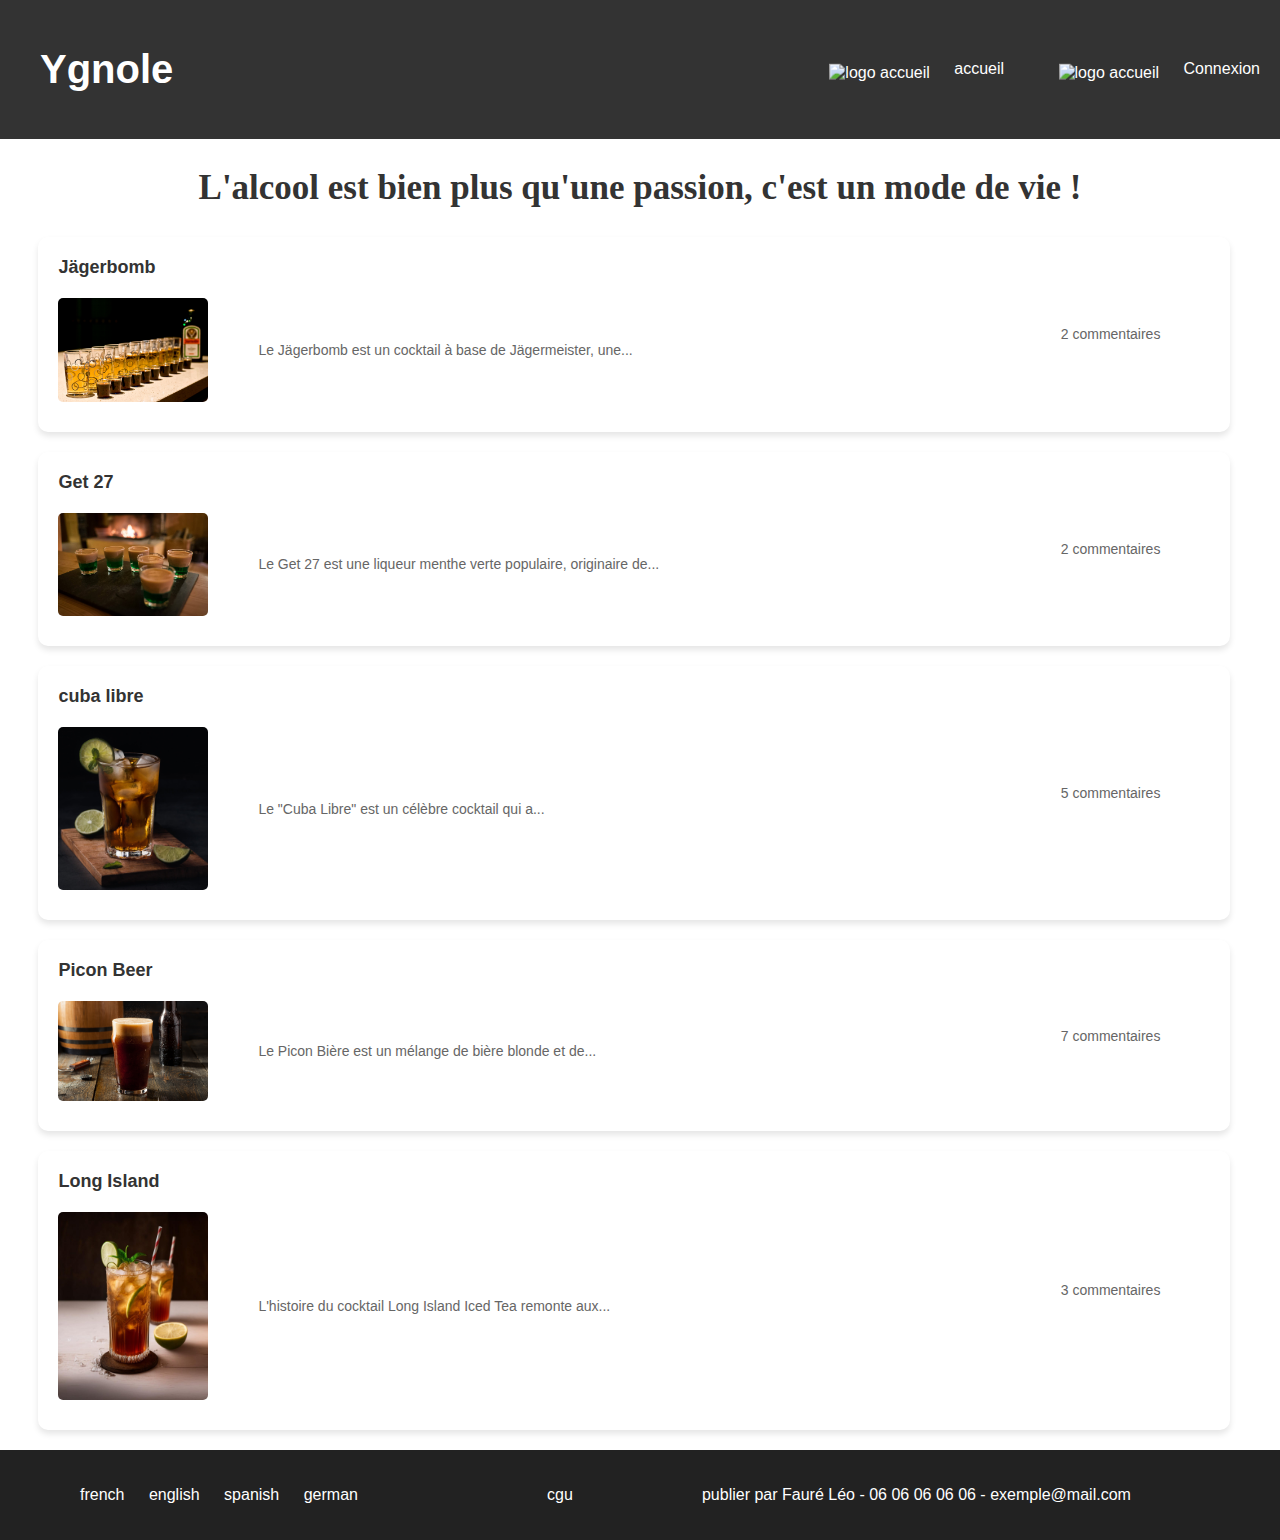
==== front/fr/index.html @ 2e6af87b "refactor code" ====
<!DOCTYPE html>
<html lang="fr">
<head>
    <meta charset="UTF-8">
    <meta name="viewport" content="width=device-width, initial-scale=1.0">
    <meta name="description" content="Bienvenue sur Ygnole, où vous trouverez tout sur les cocktails et l'univers de l'alcool. Découvrez nos articles sur les recettes, les histoires et les astuces pour concocter les meilleurs cocktails. Rejoignez la communauté et partagez vos commentaires et expériences.">

    <title>Ygnole</title>
    <link title="css de l'accueil" style="" href="../css/index.css" rel="stylesheet">
    <link title="icon du site" rel="shortcut icon" href="../../img/logo.ico" />

</head>
<body>

<header>
    <div class="logo-title-container">
        <div class="title">
            <h1><a href="index.html" aria-label="Page d'accueil de Ygnole">Ygnole</a></h1>
        </div>
    </div>
    <nav>
        <ul>
            <img src="../../img/home.png" alt="logo accueil" width="35px" class="ico">
            <li><a href="index.html" title="link of home page">accueil</a></li>

            <img src="../../img/login.png" alt="logo accueil" width="35px" class="ico">
            <li><a href="login.html" title="link of login page">Connexion</a></li>
        </ul>
    </nav>
</header>
<main>
    <section aria-labelledby="sectionTitle">
        <h2 id="sectionTitle">L'alcool est bien plus qu'une passion, c'est un mode de vie !</h2>

        <article>
            <div>
                <a href="article/article1.html" title="lien vers la page du cuba libre">
                    <h3>Jägerbomb</h3>
                    <div>
                        <img src="../../img/jager-bomb.jpg" alt="image d'un verre contenat du yagger bomb" class="img">
                        <p>Le Jägerbomb est un cocktail à base de Jägermeister, une...</p>
                    </div>
                </a>
                <a href="article/article1.html#commantary" title="lien vers les commentaire du cuba libre">
                    <p>2 commentaires</p>
                </a>
            </div>
        </article>

        <article>
            <div>
                <a href="article/article1.html" title="lien vers la page du cuba libre">
                    <h3>Get 27</h3>
                    <div>
                        <img src="../../img/get_27.jpg" alt="image d'un verre contenat du get27" class="img">
                        <p>Le Get 27 est une liqueur menthe verte populaire, originaire de...</p>
                    </div>
                </a>
                <a href="article/article1.html#commantary" title="lien vers les commentaire du cuba libre">
                    <p>2 commentaires</p>
                </a>
            </div>
        </article>

        <article>
            <div class="center">
                <a href="article/article1.html" title="lien vers la page du cuba libre">
                    <h3>cuba libre</h3>
                    <div>
                        <img src="../../img/Cuba_Libre-1472x1600.jpg" alt="image d'un verre contenat un cuba libre" class="img">
                        <p>Le "Cuba Libre" est un célèbre cocktail qui a...</p>
                    </div>
                </a>
                <a href="article/article1.html#commantary" title="lien vers les commentaire du cuba libre">
                    <p>5 commentaires</p>
                </a>
            </div>
        </article>

        <article>
            <div>
                <a href="article/article1.html" title="lien vers la page du cuba libre">
                    <h3>Picon Beer</h3>

                    <div>
                    <img src="../../img/picon_beer.jpg" alt="image d'un verre contenat du pincon biere" class="img">
                    <p>Le Picon Bière est un mélange de bière blonde et de...</p>
                </div>
                </a>
                <a href="article/article1.html#commantary" title="lien vers les commentaire du cuba libre">
                    <p>7 commentaires</p>
                </a>
            </div>
        </article>

        <article>
            <div>
                <a href="article/article1.html" title="lien vers la page du cuba libre">
                    <h3>Long Island</h3>
                    <div>
                        <img src="../../img/long_island.jpg" alt="image d'un verre contenat un long island" class="img">
                        <p>L'histoire du cocktail Long Island Iced Tea remonte aux...</p>
                    </div>
                </a>
                <a href="article/article1.html#commantary" title="lien vers les commentaire du cuba libre">
                    <p>3 commentaires</p>
                </a>
            </div>
        </article>
    </section>
</main>

<footer>
    <nav>
        <ul>
            <li><a href="#">french</a></li>
            <li><a href="#">english</a></li>
            <li><a href="#">spanish</a></li>
            <li><a href="#">german</a></li>
        </ul>
    </nav>

    <nav>
        <ul>
            <li><a href="#">cgu</a></li>
        </ul>
    </nav>

    <p> publier par Fauré Léo - 06 06 06 06 06 - exemple@mail.com<p>
</footer>
</body>
</html>
---- front/css/index.css ----
body {
    margin: 0;
    font-family: Arial, sans-serif;
}

header{
    display: flex;
    justify-content: space-between;
    align-items: center;
    padding: 20px;
    background-color: #333;
    color: #fff;
}

footer{
    display: flex;
    justify-content: space-between;
    align-items: center;
    padding: 20px;
    background-color: #222;
    color: #fff;
}

.logo-title-container {
    display: flex;
    align-items: center;
}

.logo {
    height: 40px;
}

.title {
    margin-left: 20px;
}

.center {
    display: flex;
    justify-content: space-between;
    align-items: center;
}

nav ul a {
    text-decoration: none;
    margin: 0;
    padding: 0;
}

nav ul li {
    display: inline;
    margin-left: 20px;
}

nav ul li, a {
    color: #fff;
    text-decoration: none;
}

.img {
    width: 150px;
    /*height: 150px;*/
    /*background-size: cover;*/
}

article {
    background-color: #ffffff;
    margin-left: 3%;
    width: 90%;
    border-radius: 10px;
    box-shadow: 0 4px 6px rgba(0, 0, 0, 0.1);
    padding: 20px;
    margin-bottom: 20px;
    transition: box-shadow 0.3s ease-in-out;
}

article:hover {
    box-shadow: 0 6px 12px rgba(0, 0, 0, 0.2);
}

article a {
    text-decoration: none;
    color: #333;
}

article h3 {
    margin-top: 0;
    margin-bottom: 10px;
    font-size: 18px;
}

article div {
    display: flex;
    align-items: center;
    justify-content: space-between;
}

article p {
    margin: 5px 50px;
    font-size: 14px;
    color: #666;
}

article img {
    max-width: 100%;
    height: auto;
    display: block;
    margin: 10px 0;
    border-radius: 5px;
}

h2 {
    font-family: "Berlin Sans FB", serif;
    font-size: 35px;
    color: #333;
    text-align: center;
}

h1 {
    font-family: "bauhaus 93", sans-serif;
    font-size: 40px;
    color: #ffffff;
}

section:focus, article:focus {
    outline: 4px dashed orange;
}

nav:focus {
    outline: 4px dashed #b700ff;
}

a:focus {
    outline: 4px dashed #0059ff;
}

.ico {
    width: 30px;
    height: 30px;
    margin: 0 0 0 50px;
    transform: translateY(20%);
}
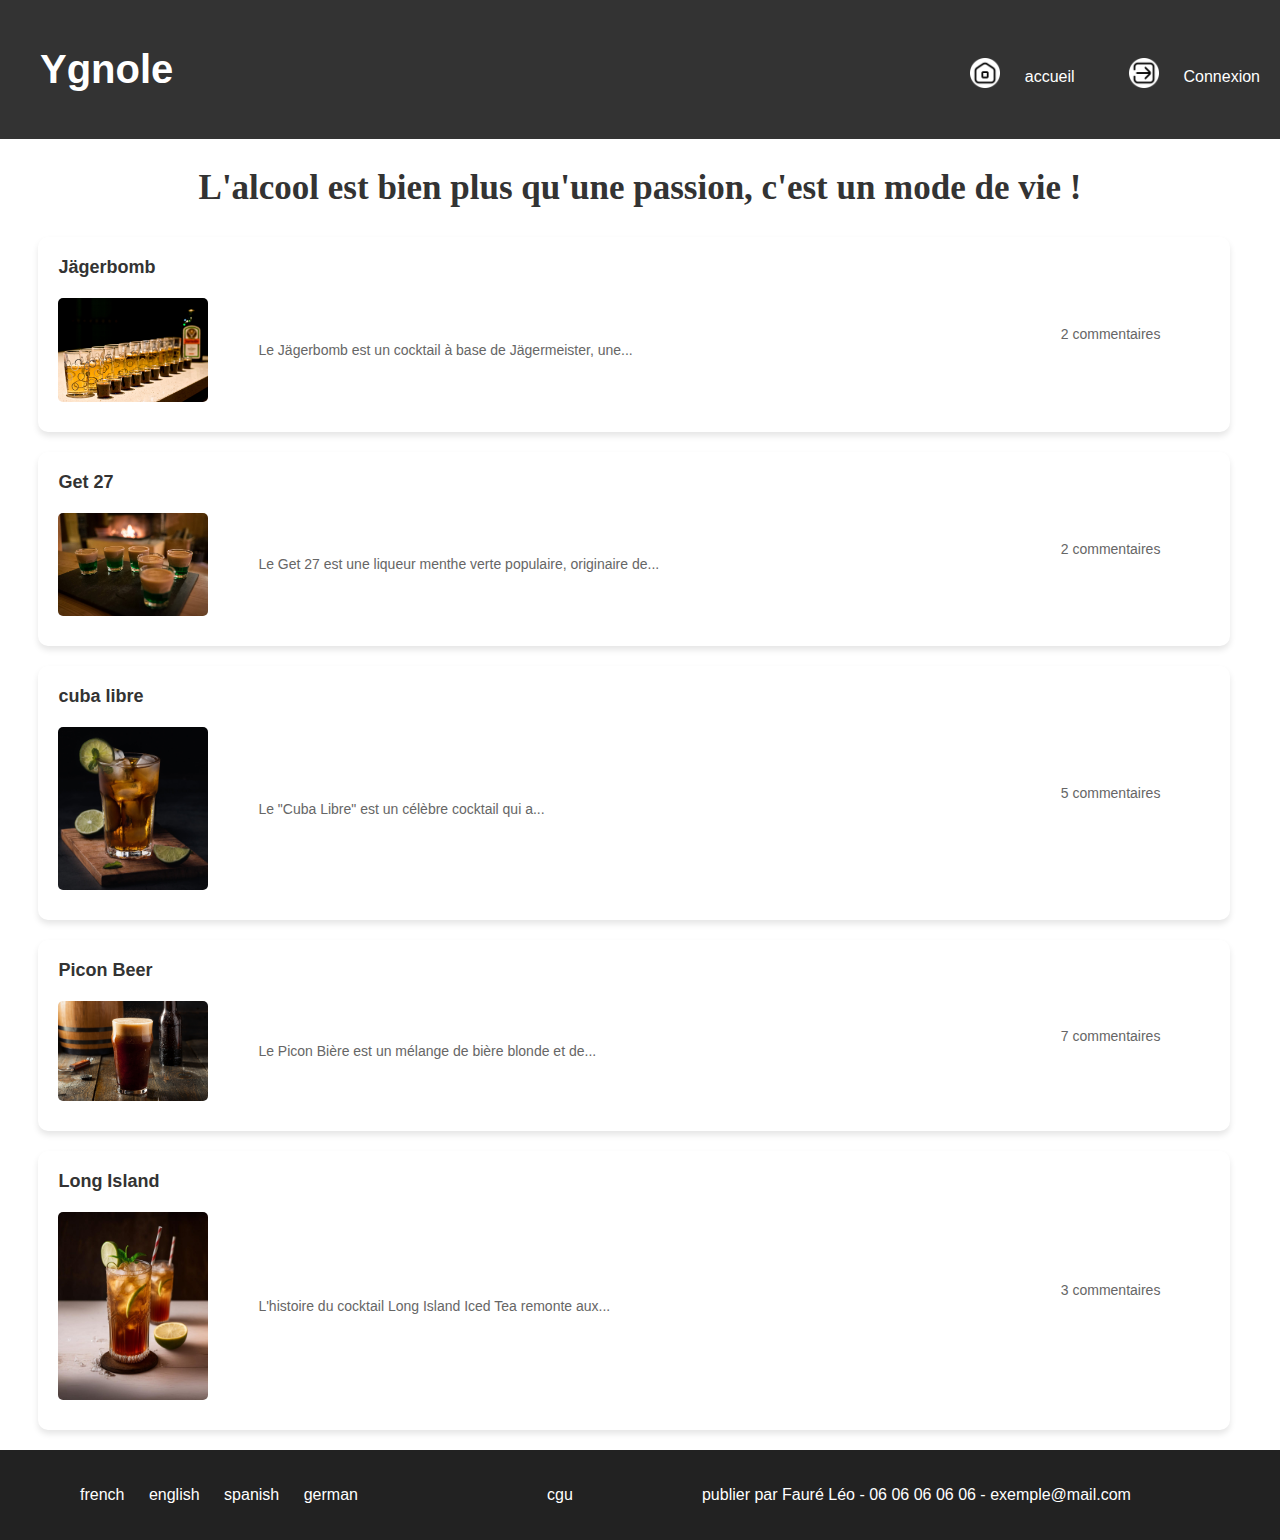
==== commit 7253dde4: "refactor code" ====
--- a/front/fr/index.html
+++ b/front/fr/index.html
@@ -7,7 +7,7 @@
 
     <title>Ygnole</title>
     <link title="css de l'accueil" style="" href="../css/index.css" rel="stylesheet">
-    <link title="icon du site" rel="shortcut icon" href="../../img/logo.ico" />
+    <link title="icon du site" rel="shortcut icon" href="../../img/logo.ico">
 
 </head>
 <body>
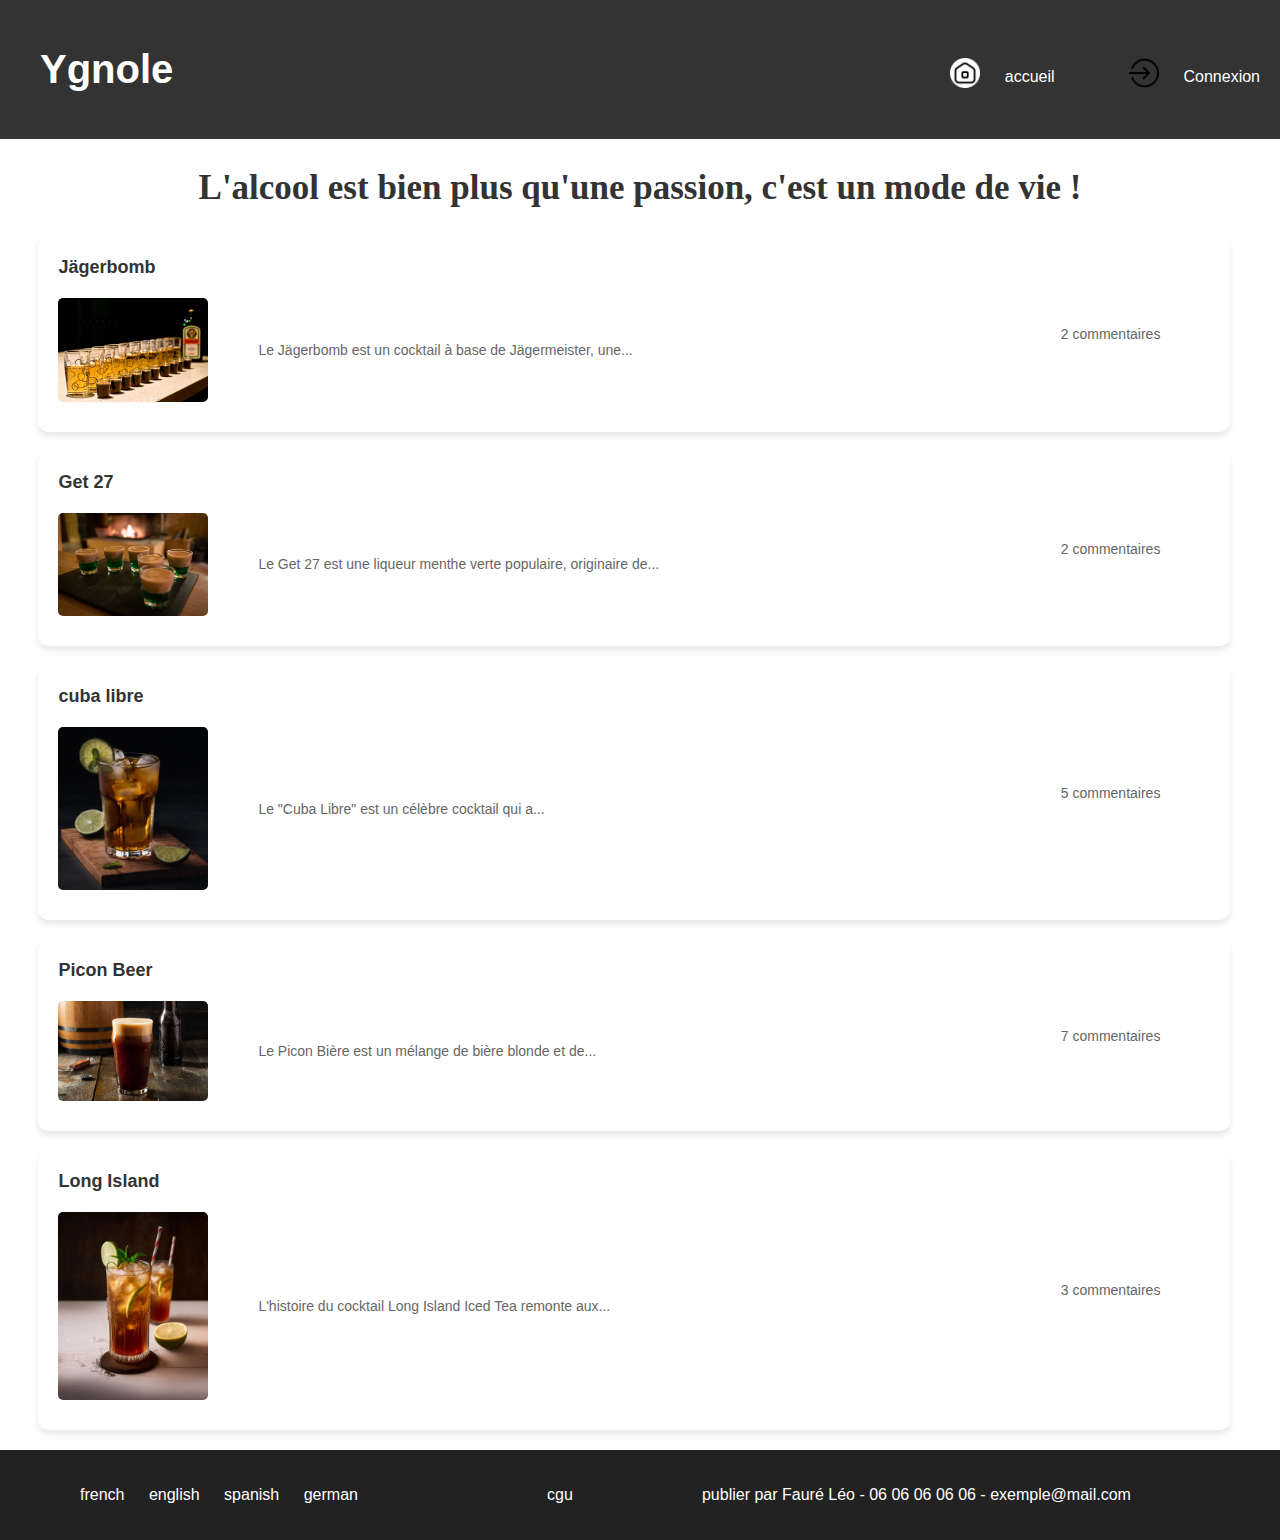
==== commit 208f4e54: "refactor code" ====
--- a/front/fr/index.html
+++ b/front/fr/index.html
@@ -20,10 +20,10 @@
     </div>
     <nav>
         <ul>
-            <img src="../../img/home.png" alt="logo accueil" width="35px" class="ico">
+            <li><img src="../../img/home.png" alt="logo accueil" class="ico"></li>
             <li><a href="index.html" title="link of home page">accueil</a></li>
 
-            <img src="../../img/login.png" alt="logo accueil" width="35px" class="ico">
+            <li><img src="../../img/login.png" alt="logo accueil" class="ico"></li>
             <li><a href="login.html" title="link of login page">Connexion</a></li>
         </ul>
     </nav>
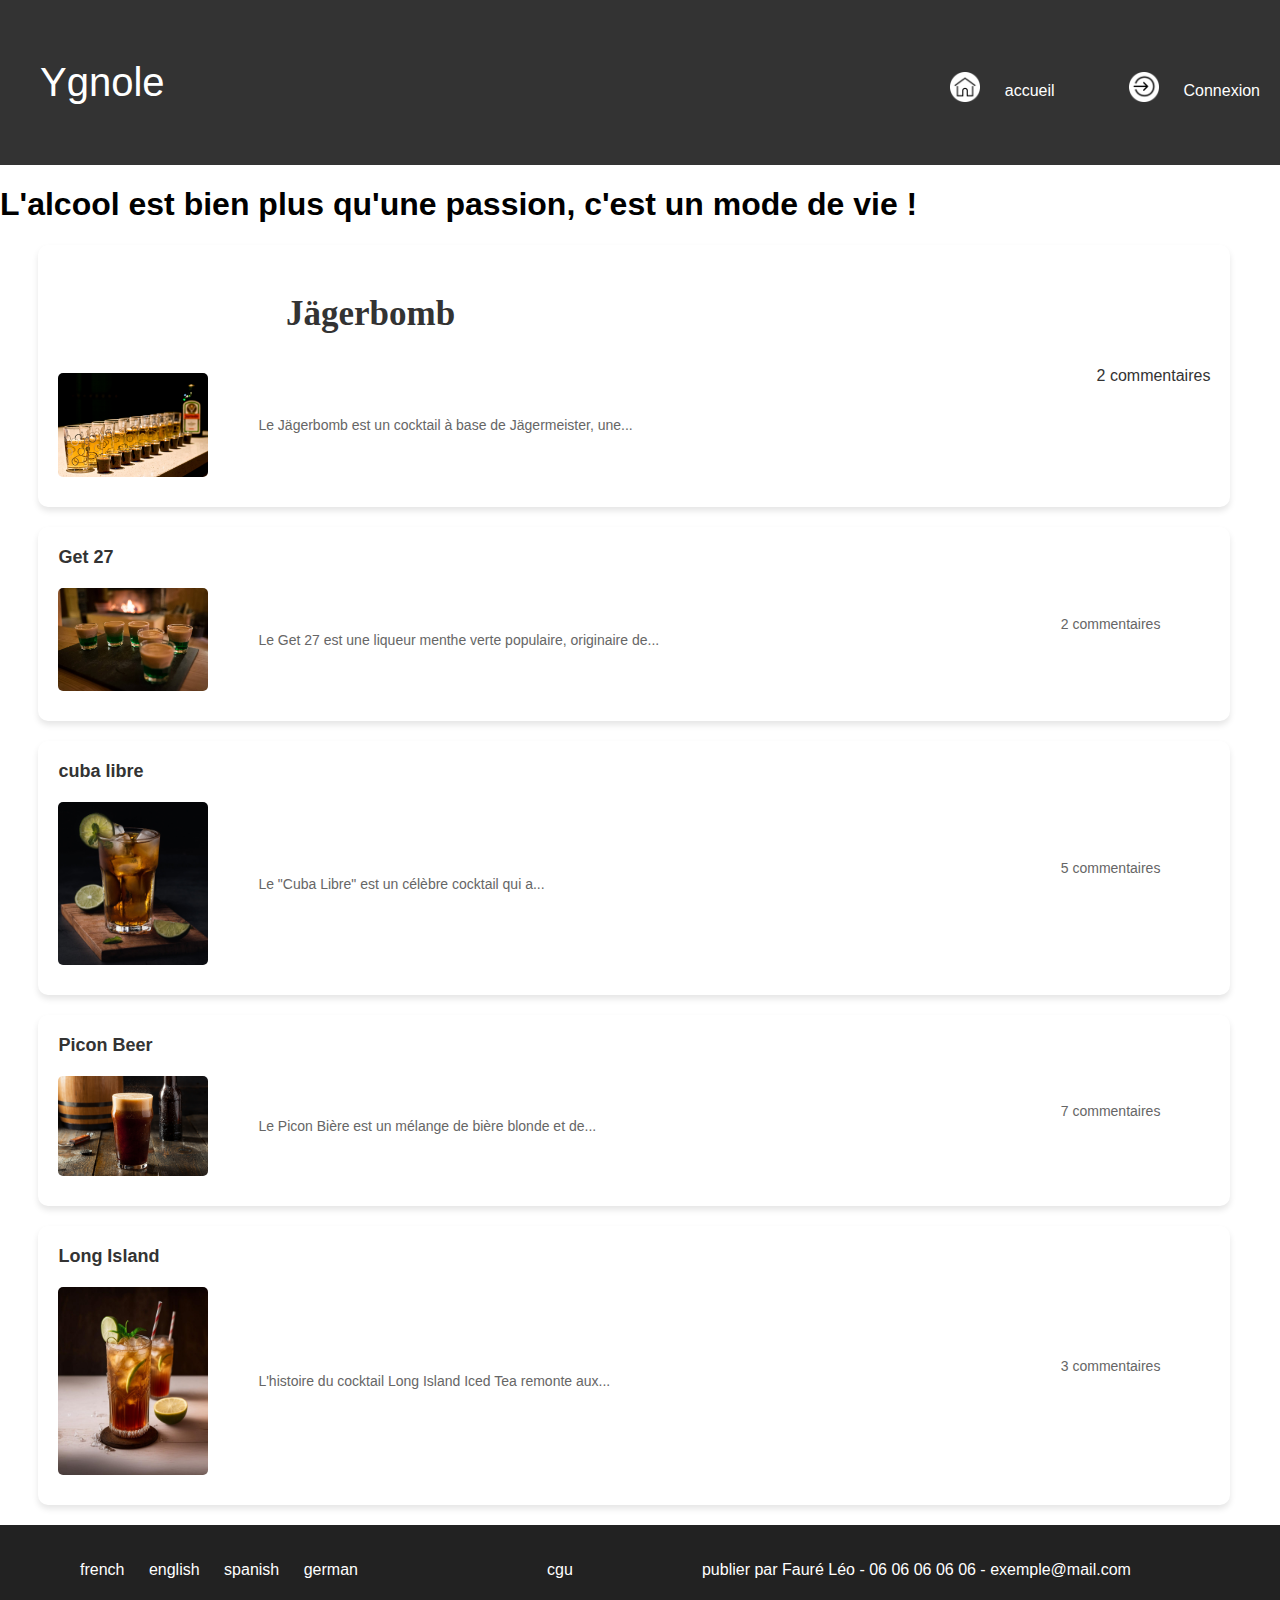
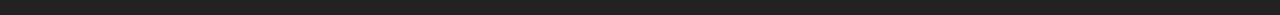
==== commit 536ff3e4: "refactor code" ====
--- a/front/fr/index.html
+++ b/front/fr/index.html
@@ -15,12 +15,12 @@
 <header>
     <div class="logo-title-container">
         <div class="title">
-            <h1><a href="index.html" aria-label="Page d'accueil de Ygnole">Ygnole</a></h1>
+            <p><a href="index.html" aria-label="Retour page d'accueil" aria-current="true">Ygnole</a></p>
         </div>
     </div>
     <nav>
         <ul>
-            <li><img src="../../img/home.png" alt="logo accueil" class="ico"></li>
+            <li><img src="../../img/home.png" alt="logo accueil" class="ico" aria-hidden="true"></li>
             <li><a href="index.html" title="link of home page">accueil</a></li>
 
             <li><img src="../../img/login.png" alt="logo accueil" class="ico"></li>
@@ -30,19 +30,19 @@
 </header>
 <main>
     <section aria-labelledby="sectionTitle">
-        <h2 id="sectionTitle">L'alcool est bien plus qu'une passion, c'est un mode de vie !</h2>
+        <h1 id="sectionTitle">L'alcool est bien plus qu'une passion, c'est un mode de vie !</h1>
 
         <article>
             <div>
-                <a href="article/article1.html" title="lien vers la page du cuba libre">
-                    <h3>Jägerbomb</h3>
+                <a href="article/article1.html" aria-label="Jägerbomb">
+                    <h2>Jägerbomb</h2>
                     <div>
                         <img src="../../img/jager-bomb.jpg" alt="image d'un verre contenat du yagger bomb" class="img">
                         <p>Le Jägerbomb est un cocktail à base de Jägermeister, une...</p>
                     </div>
                 </a>
-                <a href="article/article1.html#commantary" title="lien vers les commentaire du cuba libre">
-                    <p>2 commentaires</p>
+                <a href="article/article1.html#commantary" title="2 commentaire sur l'article : Jägerbomb">
+                    2 commentaires
                 </a>
             </div>
         </article>
@@ -98,7 +98,7 @@
                 <a href="article/article1.html" title="lien vers la page du cuba libre">
                     <h3>Long Island</h3>
                     <div>
-                        <img src="../../img/long_island.jpg" alt="image d'un verre contenat un long island" class="img">
+                        <img src="../../img/long_island.jpg" alt="Un verre contenat un long island" class="img">
                         <p>L'histoire du cocktail Long Island Iced Tea remonte aux...</p>
                     </div>
                 </a>
--- a/front/css/index.css
+++ b/front/css/index.css
@@ -115,7 +115,7 @@
     text-align: center;
 }
 
-h1 {
+.title {
     font-family: "bauhaus 93", sans-serif;
     font-size: 40px;
     color: #ffffff;
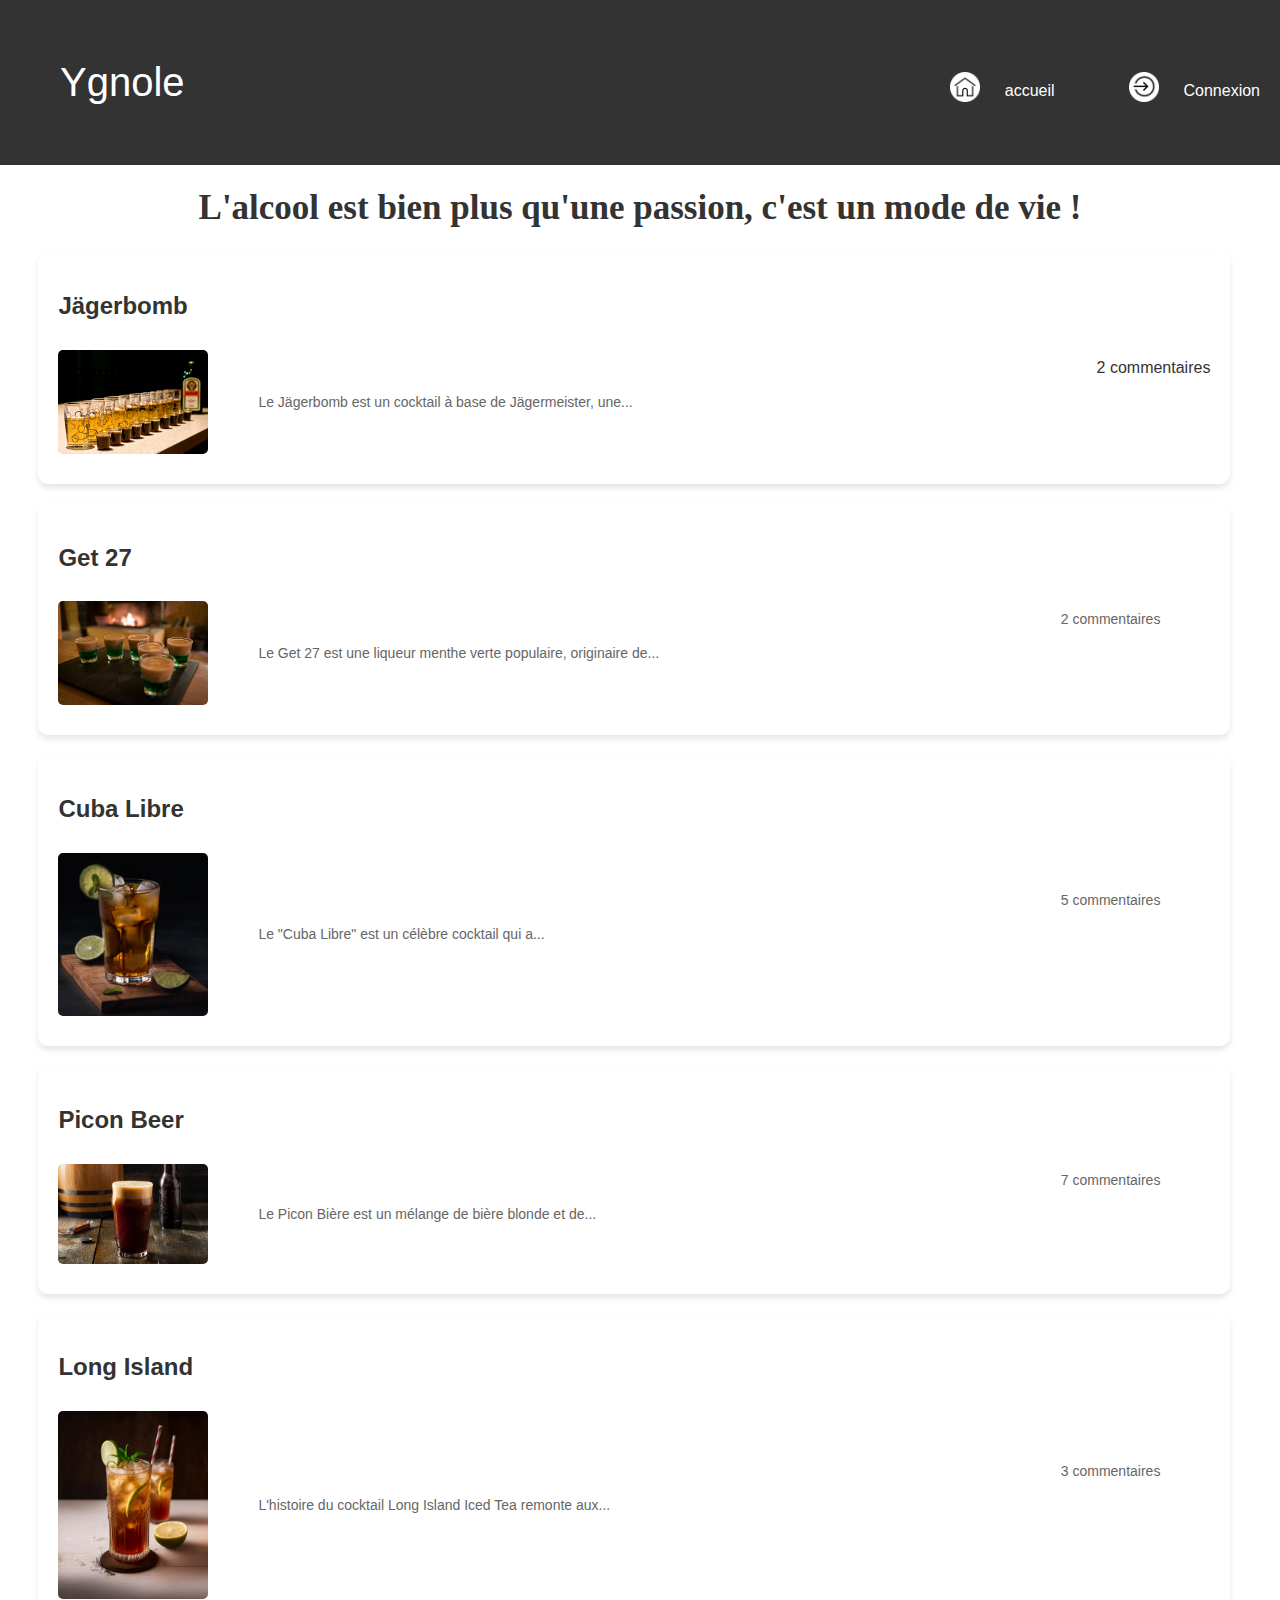
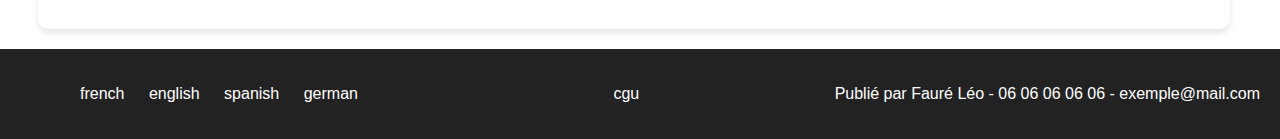
==== commit 1e3ebe1b: "refactor code" ====
--- a/front/fr/index.html
+++ b/front/fr/index.html
@@ -6,7 +6,7 @@
     <meta name="description" content="Bienvenue sur Ygnole, où vous trouverez tout sur les cocktails et l'univers de l'alcool. Découvrez nos articles sur les recettes, les histoires et les astuces pour concocter les meilleurs cocktails. Rejoignez la communauté et partagez vos commentaires et expériences.">
 
     <title>Ygnole</title>
-    <link title="css de l'accueil" style="" href="../css/index.css" rel="stylesheet">
+    <link title="css de l'accueil" href="../css/index.css" rel="stylesheet">
     <link title="icon du site" rel="shortcut icon" href="../../img/logo.ico">
 
 </head>
@@ -15,7 +15,7 @@
 <header>
     <div class="logo-title-container">
         <div class="title">
-            <p><a href="index.html" aria-label="Retour page d'accueil" aria-current="true">Ygnole</a></p>
+            <p class="title"><a href="index.html" aria-label="Retour page d'accueil" aria-current="true">Ygnole</a></p>
         </div>
     </div>
     <nav>
@@ -41,7 +41,7 @@
                         <p>Le Jägerbomb est un cocktail à base de Jägermeister, une...</p>
                     </div>
                 </a>
-                <a href="article/article1.html#commantary" title="2 commentaire sur l'article : Jägerbomb">
+                <a href="article/article1.html#comments" title="2 commentaires sur l'article : Jägerbomb">
                     2 commentaires
                 </a>
             </div>
@@ -50,13 +50,13 @@
         <article>
             <div>
                 <a href="article/article1.html" title="lien vers la page du cuba libre">
-                    <h3>Get 27</h3>
+                    <h2>Get 27</h2>
                     <div>
                         <img src="../../img/get_27.jpg" alt="image d'un verre contenat du get27" class="img">
                         <p>Le Get 27 est une liqueur menthe verte populaire, originaire de...</p>
                     </div>
                 </a>
-                <a href="article/article1.html#commantary" title="lien vers les commentaire du cuba libre">
+                <a href="article/article1.html#comments" title="lien vers les commentaire du cuba libre">
                     <p>2 commentaires</p>
                 </a>
             </div>
@@ -65,13 +65,13 @@
         <article>
             <div class="center">
                 <a href="article/article1.html" title="lien vers la page du cuba libre">
-                    <h3>cuba libre</h3>
+                    <h2>Cuba Libre</h2>
                     <div>
                         <img src="../../img/Cuba_Libre-1472x1600.jpg" alt="image d'un verre contenat un cuba libre" class="img">
                         <p>Le "Cuba Libre" est un célèbre cocktail qui a...</p>
                     </div>
                 </a>
-                <a href="article/article1.html#commantary" title="lien vers les commentaire du cuba libre">
+                <a href="article/article1.html#comments" title="lien vers les commentaire du cuba libre">
                     <p>5 commentaires</p>
                 </a>
             </div>
@@ -80,14 +80,14 @@
         <article>
             <div>
                 <a href="article/article1.html" title="lien vers la page du cuba libre">
-                    <h3>Picon Beer</h3>
+                    <h2>Picon Beer</h2>
 
                     <div>
-                    <img src="../../img/picon_beer.jpg" alt="image d'un verre contenat du pincon biere" class="img">
-                    <p>Le Picon Bière est un mélange de bière blonde et de...</p>
-                </div>
+                        <img src="../../img/picon_beer.jpg" alt="image d'un verre contenat du pincon biere" class="img">
+                        <p>Le Picon Bière est un mélange de bière blonde et de...</p>
+                    </div>
                 </a>
-                <a href="article/article1.html#commantary" title="lien vers les commentaire du cuba libre">
+                <a href="article/article1.html#comments" title="lien vers les commentaire du cuba libre">
                     <p>7 commentaires</p>
                 </a>
             </div>
@@ -96,13 +96,13 @@
         <article>
             <div>
                 <a href="article/article1.html" title="lien vers la page du cuba libre">
-                    <h3>Long Island</h3>
+                    <h2>Long Island</h2>
                     <div>
                         <img src="../../img/long_island.jpg" alt="Un verre contenat un long island" class="img">
                         <p>L'histoire du cocktail Long Island Iced Tea remonte aux...</p>
                     </div>
                 </a>
-                <a href="article/article1.html#commantary" title="lien vers les commentaire du cuba libre">
+                <a href="article/article1.html#comments" title="lien vers les commentaire du cuba libre">
                     <p>3 commentaires</p>
                 </a>
             </div>
@@ -126,7 +126,7 @@
         </ul>
     </nav>
 
-    <p> publier par Fauré Léo - 06 06 06 06 06 - exemple@mail.com<p>
+    <p>Publié par Fauré Léo - 06 06 06 06 06 - exemple@mail.com</p>
 </footer>
 </body>
 </html>
--- a/front/css/index.css
+++ b/front/css/index.css
@@ -62,7 +62,7 @@
     /*background-size: cover;*/
 }
 
-article {
+article , aside{
     background-color: #ffffff;
     margin-left: 3%;
     width: 90%;
@@ -108,7 +108,7 @@
     border-radius: 5px;
 }
 
-h2 {
+h1 {
     font-family: "Berlin Sans FB", serif;
     font-size: 35px;
     color: #333;
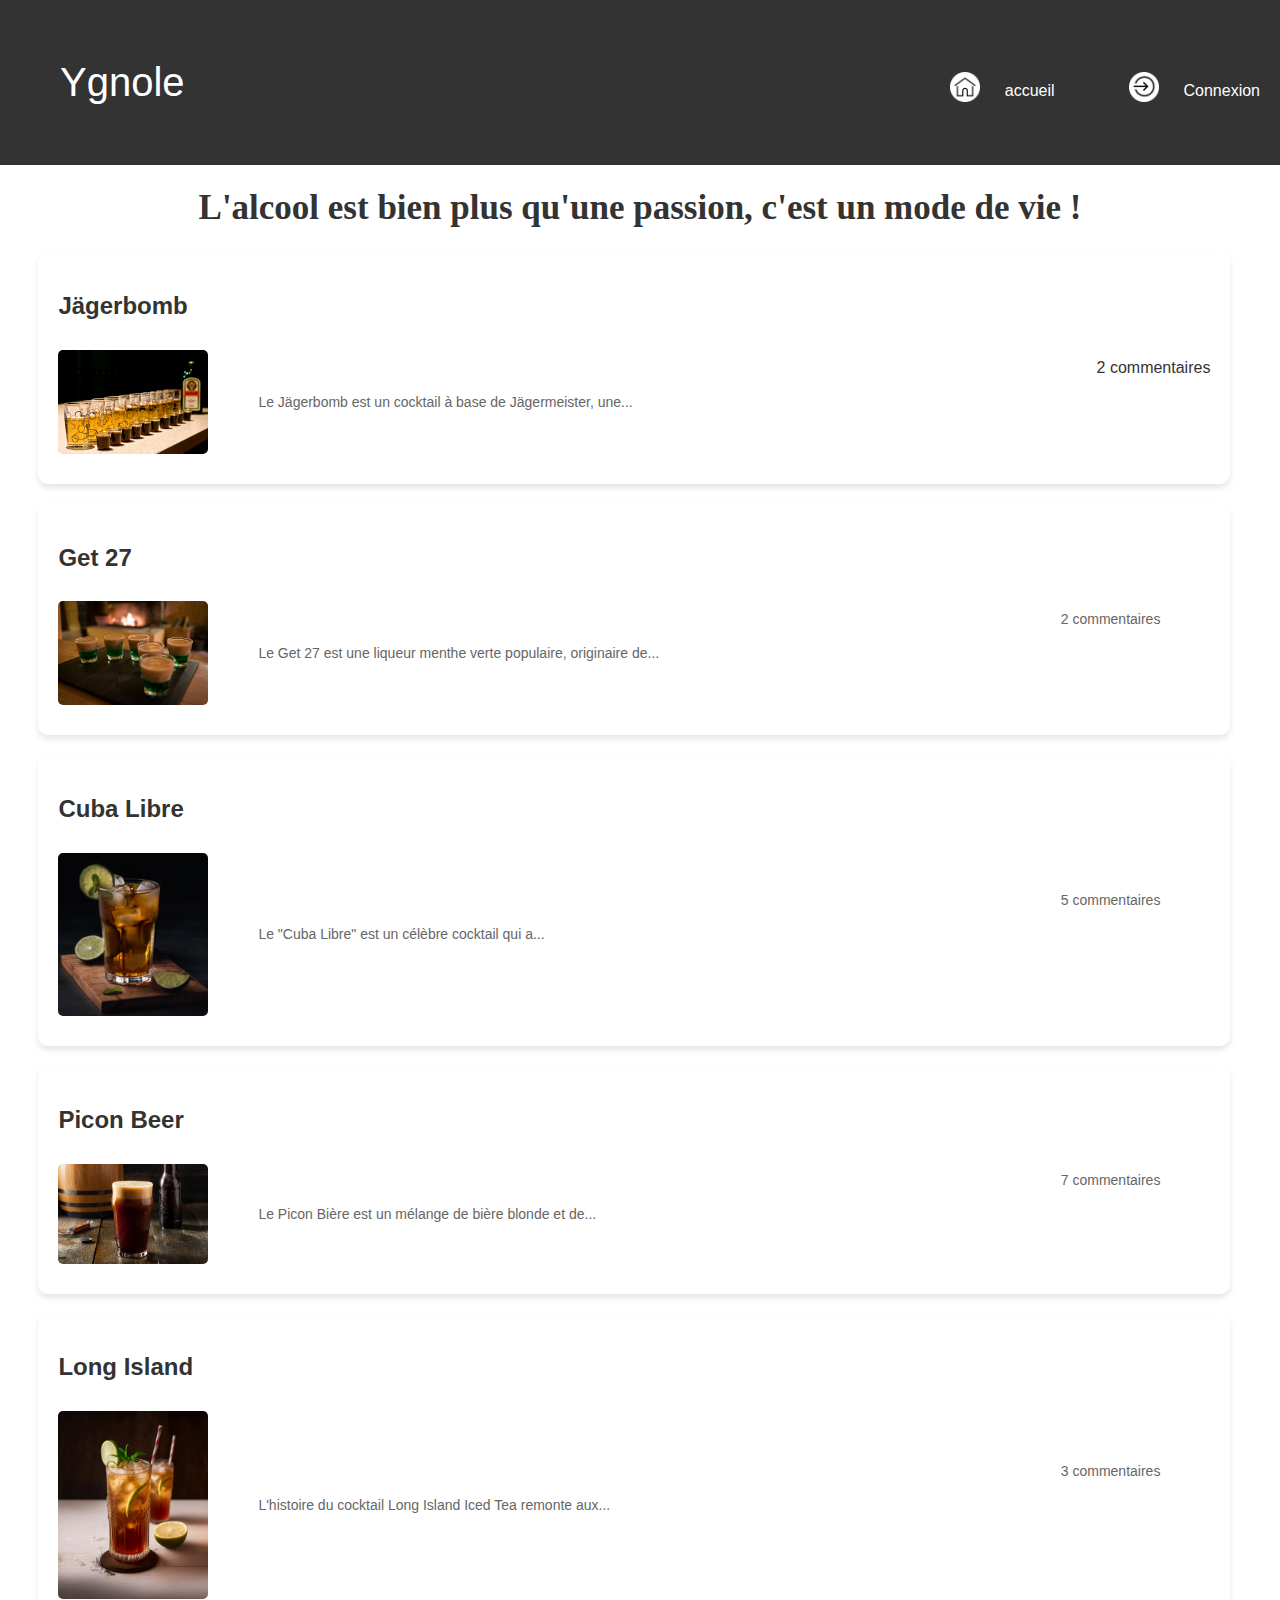
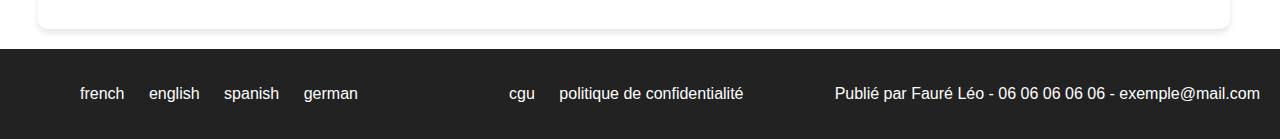
==== commit 7a1c423a: "refactor code" ====
--- a/front/fr/index.html
+++ b/front/fr/index.html
@@ -123,6 +123,7 @@
     <nav>
         <ul>
             <li><a href="#">cgu</a></li>
+            <li><a href="#">politique de confidentialité</a></li>
         </ul>
     </nav>
 
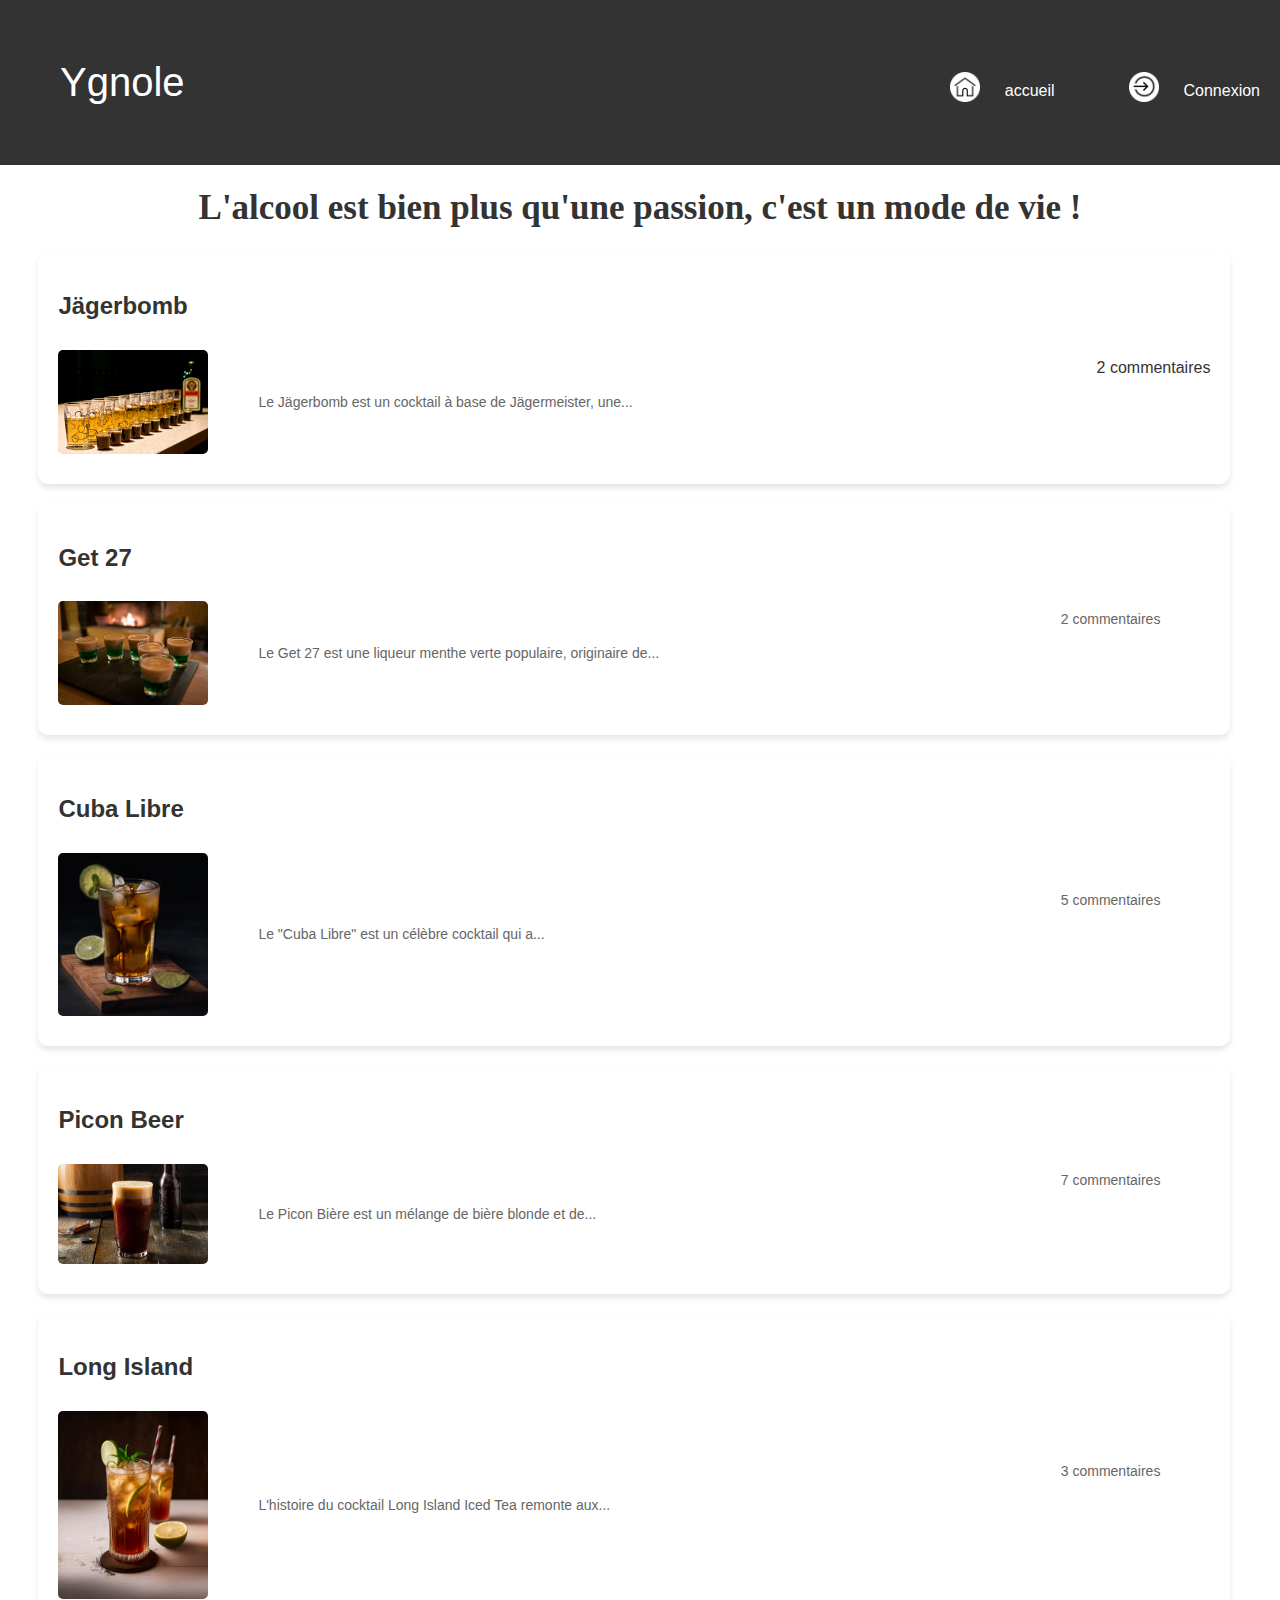
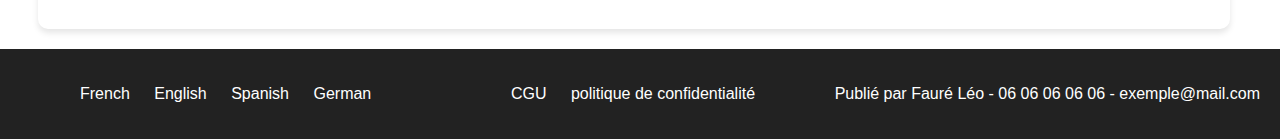
==== commit 26861697: "refactor code" ====
--- a/front/fr/index.html
+++ b/front/fr/index.html
@@ -6,128 +6,127 @@
     <meta name="description" content="Bienvenue sur Ygnole, où vous trouverez tout sur les cocktails et l'univers de l'alcool. Découvrez nos articles sur les recettes, les histoires et les astuces pour concocter les meilleurs cocktails. Rejoignez la communauté et partagez vos commentaires et expériences.">
 
     <title>Ygnole</title>
+
     <link title="css de l'accueil" href="../css/index.css" rel="stylesheet">
     <link title="icon du site" rel="shortcut icon" href="../../img/logo.ico">
 
 </head>
+
 <body>
+    <header>
+        <div class="logo-title-container">
+            <div class="title">
+                <p class="title"><a href="index.html" aria-label="Retour page d'accueil" aria-current="true">Ygnole</a></p>
+            </div>
+        </div>
+        <nav aria-label="menu principale">
+            <ul>
+                <li><img src="../../img/home.png" alt="logo accueil" class="ico" aria-hidden="true"></li>
+                <li><a href="index.html" title="link of home page">accueil</a></li>
 
-<header>
-    <div class="logo-title-container">
-        <div class="title">
-            <p class="title"><a href="index.html" aria-label="Retour page d'accueil" aria-current="true">Ygnole</a></p>
+                <li><img src="../../img/login.png" alt="logo accueil" class="ico" aria-hidden="true"></li>
+                <li><a href="login.html" title="link of login page">Connexion</a></li>
+            </ul>
+        </nav>
+    </header>
+<main>
+    <h1>L'alcool est bien plus qu'une passion, c'est un mode de vie !</h1>
+
+    <article>
+        <div>
+            <a href="article/article1.html" aria-label="Jägerbomb">
+                <h2>Jägerbomb</h2>
+                <div>
+                    <img src="../../img/jager-bomb.jpg" alt="image d'un verre contenat du yagger bomb" class="img">
+                    <p>Le Jägerbomb est un cocktail à base de Jägermeister, une...</p>
+                </div>
+            </a>
+            <a href="article/article1.html#comments" title="2 commentaires sur l'article : Jägerbomb">
+                2 commentaires
+            </a>
         </div>
-    </div>
-    <nav>
-        <ul>
-            <li><img src="../../img/home.png" alt="logo accueil" class="ico" aria-hidden="true"></li>
-            <li><a href="index.html" title="link of home page">accueil</a></li>
+    </article>
 
-            <li><img src="../../img/login.png" alt="logo accueil" class="ico"></li>
-            <li><a href="login.html" title="link of login page">Connexion</a></li>
-        </ul>
-    </nav>
-</header>
-<main>
-    <section aria-labelledby="sectionTitle">
-        <h1 id="sectionTitle">L'alcool est bien plus qu'une passion, c'est un mode de vie !</h1>
+    <article>
+        <div>
+            <a href="article/article1.html" title="lien vers la page du cuba libre">
+                <h2>Get 27</h2>
+                <div>
+                    <img src="../../img/get_27.jpg" alt="image d'un verre contenat du get27" class="img">
+                    <p>Le Get 27 est une liqueur menthe verte populaire, originaire de...</p>
+                </div>
+            </a>
+            <a href="article/article1.html#comments" title="lien vers les commentaire du cuba libre">
+                <p>2 commentaires</p>
+            </a>
+        </div>
+    </article>
 
-        <article>
-            <div>
-                <a href="article/article1.html" aria-label="Jägerbomb">
-                    <h2>Jägerbomb</h2>
-                    <div>
-                        <img src="../../img/jager-bomb.jpg" alt="image d'un verre contenat du yagger bomb" class="img">
-                        <p>Le Jägerbomb est un cocktail à base de Jägermeister, une...</p>
-                    </div>
-                </a>
-                <a href="article/article1.html#comments" title="2 commentaires sur l'article : Jägerbomb">
-                    2 commentaires
-                </a>
-            </div>
-        </article>
+    <article>
+        <div class="center">
+            <a href="article/article1.html" title="lien vers la page du cuba libre">
+                <h2>Cuba Libre</h2>
+                <div>
+                    <img src="../../img/Cuba_Libre-1472x1600.jpg" alt="image d'un verre contenat un cuba libre" class="img">
+                    <p>Le "Cuba Libre" est un célèbre cocktail qui a...</p>
+                </div>
+            </a>
+            <a href="article/article1.html#comments" title="lien vers les commentaire du cuba libre">
+                <p>5 commentaires</p>
+            </a>
+        </div>
+    </article>
 
-        <article>
-            <div>
-                <a href="article/article1.html" title="lien vers la page du cuba libre">
-                    <h2>Get 27</h2>
-                    <div>
-                        <img src="../../img/get_27.jpg" alt="image d'un verre contenat du get27" class="img">
-                        <p>Le Get 27 est une liqueur menthe verte populaire, originaire de...</p>
-                    </div>
-                </a>
-                <a href="article/article1.html#comments" title="lien vers les commentaire du cuba libre">
-                    <p>2 commentaires</p>
-                </a>
-            </div>
-        </article>
+    <article>
+        <div>
+            <a href="article/article1.html" title="lien vers la page du cuba libre">
+                <h2>Picon Beer</h2>
 
-        <article>
-            <div class="center">
-                <a href="article/article1.html" title="lien vers la page du cuba libre">
-                    <h2>Cuba Libre</h2>
-                    <div>
-                        <img src="../../img/Cuba_Libre-1472x1600.jpg" alt="image d'un verre contenat un cuba libre" class="img">
-                        <p>Le "Cuba Libre" est un célèbre cocktail qui a...</p>
-                    </div>
-                </a>
-                <a href="article/article1.html#comments" title="lien vers les commentaire du cuba libre">
-                    <p>5 commentaires</p>
-                </a>
-            </div>
-        </article>
+                <div>
+                    <img src="../../img/picon_beer.jpg" alt="image d'un verre contenat du pincon biere" class="img">
+                    <p>Le Picon Bière est un mélange de bière blonde et de...</p>
+                </div>
+            </a>
+            <a href="article/article1.html#comments" title="lien vers les commentaire du cuba libre">
+                <p>7 commentaires</p>
+            </a>
+        </div>
+    </article>
 
-        <article>
-            <div>
-                <a href="article/article1.html" title="lien vers la page du cuba libre">
-                    <h2>Picon Beer</h2>
-
-                    <div>
-                        <img src="../../img/picon_beer.jpg" alt="image d'un verre contenat du pincon biere" class="img">
-                        <p>Le Picon Bière est un mélange de bière blonde et de...</p>
-                    </div>
-                </a>
-                <a href="article/article1.html#comments" title="lien vers les commentaire du cuba libre">
-                    <p>7 commentaires</p>
-                </a>
-            </div>
-        </article>
-
-        <article>
-            <div>
-                <a href="article/article1.html" title="lien vers la page du cuba libre">
-                    <h2>Long Island</h2>
-                    <div>
-                        <img src="../../img/long_island.jpg" alt="Un verre contenat un long island" class="img">
-                        <p>L'histoire du cocktail Long Island Iced Tea remonte aux...</p>
-                    </div>
-                </a>
-                <a href="article/article1.html#comments" title="lien vers les commentaire du cuba libre">
-                    <p>3 commentaires</p>
-                </a>
-            </div>
-        </article>
-    </section>
+    <article>
+        <div>
+            <a href="article/article1.html" title="lien vers la page du cuba libre">
+                <h2>Long Island</h2>
+                <div>
+                    <img src="../../img/long_island.jpg" alt="Un verre contenat un long island" class="img">
+                    <p>L'histoire du cocktail Long Island Iced Tea remonte aux...</p>
+                </div>
+            </a>
+            <a href="article/article1.html#comments" title="lien vers les commentaire du cuba libre">
+                <p>3 commentaires</p>
+            </a>
+        </div>
+    </article>
 </main>
 
-<footer>
-    <nav>
-        <ul>
-            <li><a href="#">french</a></li>
-            <li><a href="#">english</a></li>
-            <li><a href="#">spanish</a></li>
-            <li><a href="#">german</a></li>
-        </ul>
-    </nav>
+    <footer>
+        <nav aria-label="Menu des langues">
+            <ul>
+                <li><a href="#">French</a></li>
+                <li><a href="#">English</a></li>
+                <li><a href="#">Spanish</a></li>
+                <li><a href="#">German</a></li>
+            </ul>
+        </nav>
 
-    <nav>
-        <ul>
-            <li><a href="#">cgu</a></li>
-            <li><a href="#">politique de confidentialité</a></li>
-        </ul>
-    </nav>
+        <nav aria-label="Menu des droits">
+            <ul>
+                <li><a href="#">CGU</a></li>
+                <li><a href="#">politique de confidentialité</a></li>
+            </ul>
+        </nav>
 
-    <p>Publié par Fauré Léo - 06 06 06 06 06 - exemple@mail.com</p>
-</footer>
+        <p class="white" aria-label="Informations de contact de l'auteur">Publié par Fauré Léo - 06 06 06 06 06 - exemple@mail.com</p>
+    </footer>
 </body>
 </html>
